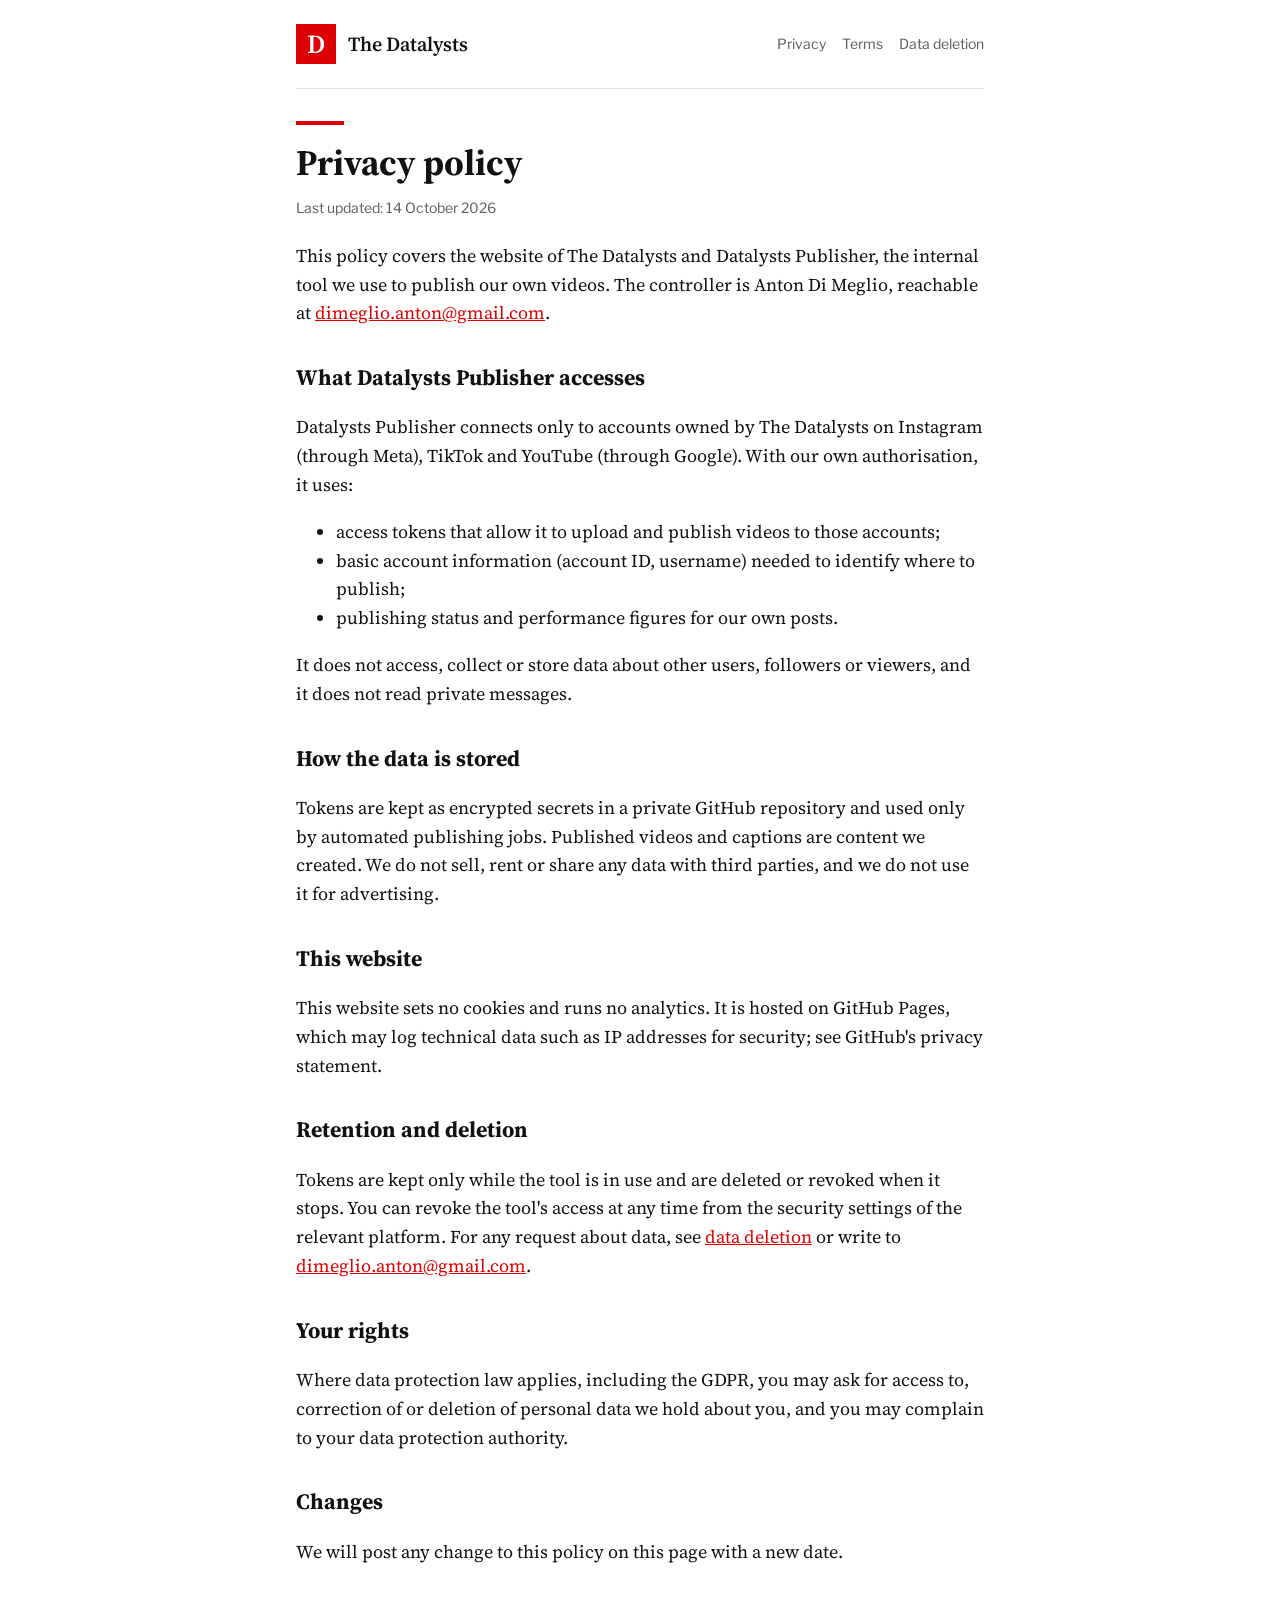
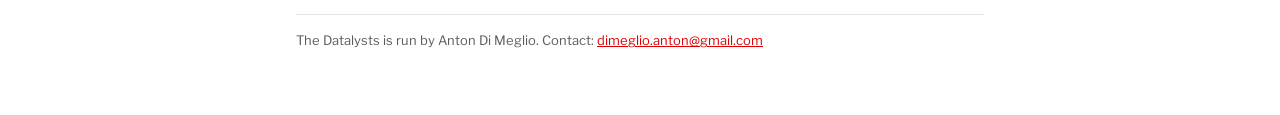
==== privacy/index.html @ c80f6ed8 "Add site with privacy policy, terms, data deletion and OAuth callback Co-Authored-By: Claude Opus 5." ====
<!doctype html>
<html lang="en-GB">
<head>
<meta charset="utf-8">
<meta name="viewport" content="width=device-width, initial-scale=1">
<title>Privacy policy | The Datalysts</title>
<link rel="stylesheet" href="../assets/style.css">
</head>
<body>
<div class="wrap">
<header>
  <a class="mark" href="../" aria-label="The Datalysts home">D</a>
  <a class="brand" href="../">The Datalysts</a>
  <nav><a href="../privacy/">Privacy</a><a href="../terms/">Terms</a><a href="../data-deletion/">Data deletion</a></nav>
</header>
<main>
<h1>Privacy policy</h1>
<p class="meta">Last updated: 14 October 2026</p>
<p>This policy covers the website of The Datalysts and Datalysts Publisher, the internal tool we use to publish our own videos. The controller is Anton Di Meglio, reachable at <a href="mailto:dimeglio.anton@gmail.com">dimeglio.anton@gmail.com</a>.</p>
<h2>What Datalysts Publisher accesses</h2>
<p>Datalysts Publisher connects only to accounts owned by The Datalysts on Instagram (through Meta), TikTok and YouTube (through Google). With our own authorisation, it uses:</p>
<ul>
<li>access tokens that allow it to upload and publish videos to those accounts;</li>
<li>basic account information (account ID, username) needed to identify where to publish;</li>
<li>publishing status and performance figures for our own posts.</li>
</ul>
<p>It does not access, collect or store data about other users, followers or viewers, and it does not read private messages.</p>
<h2>How the data is stored</h2>
<p>Tokens are kept as encrypted secrets in a private GitHub repository and used only by automated publishing jobs. Published videos and captions are content we created. We do not sell, rent or share any data with third parties, and we do not use it for advertising.</p>
<h2>This website</h2>
<p>This website sets no cookies and runs no analytics. It is hosted on GitHub Pages, which may log technical data such as IP addresses for security; see GitHub's privacy statement.</p>
<h2>Retention and deletion</h2>
<p>Tokens are kept only while the tool is in use and are deleted or revoked when it stops. You can revoke the tool's access at any time from the security settings of the relevant platform. For any request about data, see <a href="../data-deletion/">data deletion</a> or write to <a href="mailto:dimeglio.anton@gmail.com">dimeglio.anton@gmail.com</a>.</p>
<h2>Your rights</h2>
<p>Where data protection law applies, including the GDPR, you may ask for access to, correction of or deletion of personal data we hold about you, and you may complain to your data protection authority.</p>
<h2>Changes</h2>
<p>We will post any change to this policy on this page with a new date.</p>
</main>
<footer>The Datalysts is run by Anton Di Meglio. Contact: <a href="mailto:dimeglio.anton@gmail.com">dimeglio.anton@gmail.com</a></footer>
</div>
</body>
</html>
---- assets/style.css ----
@import url("https://fonts.googleapis.com/css2?family=Libre+Franklin:wght@400;600&family=Source+Serif+4:opsz,wght@8..60,400;8..60,600&display=swap");

:root {
  --surface: #ffffff;
  --ink: #121212;
  --muted: #5c5c5c;
  --rule: #e2e2e2;
  --red: #dc0103;
}
@media (prefers-color-scheme: dark) {
  :root {
    --surface: #121212;
    --ink: #f2f2f2;
    --muted: #a8a8a8;
    --rule: #333333;
  }
}
* { box-sizing: border-box; }
html { background: var(--surface); }
body {
  margin: 0;
  background: var(--surface);
  color: var(--ink);
  font: 18px/1.6 "Source Serif 4", Georgia, serif;
}
.wrap { max-width: 720px; margin: 0 auto; padding: 0 16px 64px; }
header {
  display: flex; align-items: center; gap: 12px;
  padding: 24px 0; border-bottom: 1px solid var(--rule); margin-bottom: 32px;
}
.mark {
  width: 40px; height: 40px; background: var(--red); color: #fff;
  display: flex; align-items: center; justify-content: center;
  font: 600 26px/1 "Source Serif 4", Georgia, serif; text-decoration: none;
}
.brand { font: 600 20px/1.2 "Source Serif 4", Georgia, serif; color: var(--ink); text-decoration: none; }
nav { margin-left: auto; font: 400 14px/1 "Libre Franklin", Arial, sans-serif; }
nav a { color: var(--muted); text-decoration: none; margin-left: 16px; }
nav a:hover { color: var(--red); }
h1 { font-size: 36px; line-height: 1.2; margin: 0 0 8px; }
h1::before { content: ""; display: block; width: 48px; height: 4px; background: var(--red); margin-bottom: 16px; }
h2 { font-size: 22px; margin: 32px 0 8px; }
.meta { font: 400 14px/1.4 "Libre Franklin", Arial, sans-serif; color: var(--muted); margin-bottom: 24px; }
a { color: var(--red); }
footer {
  border-top: 1px solid var(--rule); margin-top: 48px; padding-top: 16px;
  font: 400 13px/1.5 "Libre Franklin", Arial, sans-serif; color: var(--muted);
}
@media (max-width: 480px) {
  nav a { margin-left: 10px; }
  h1 { font-size: 28px; }
}
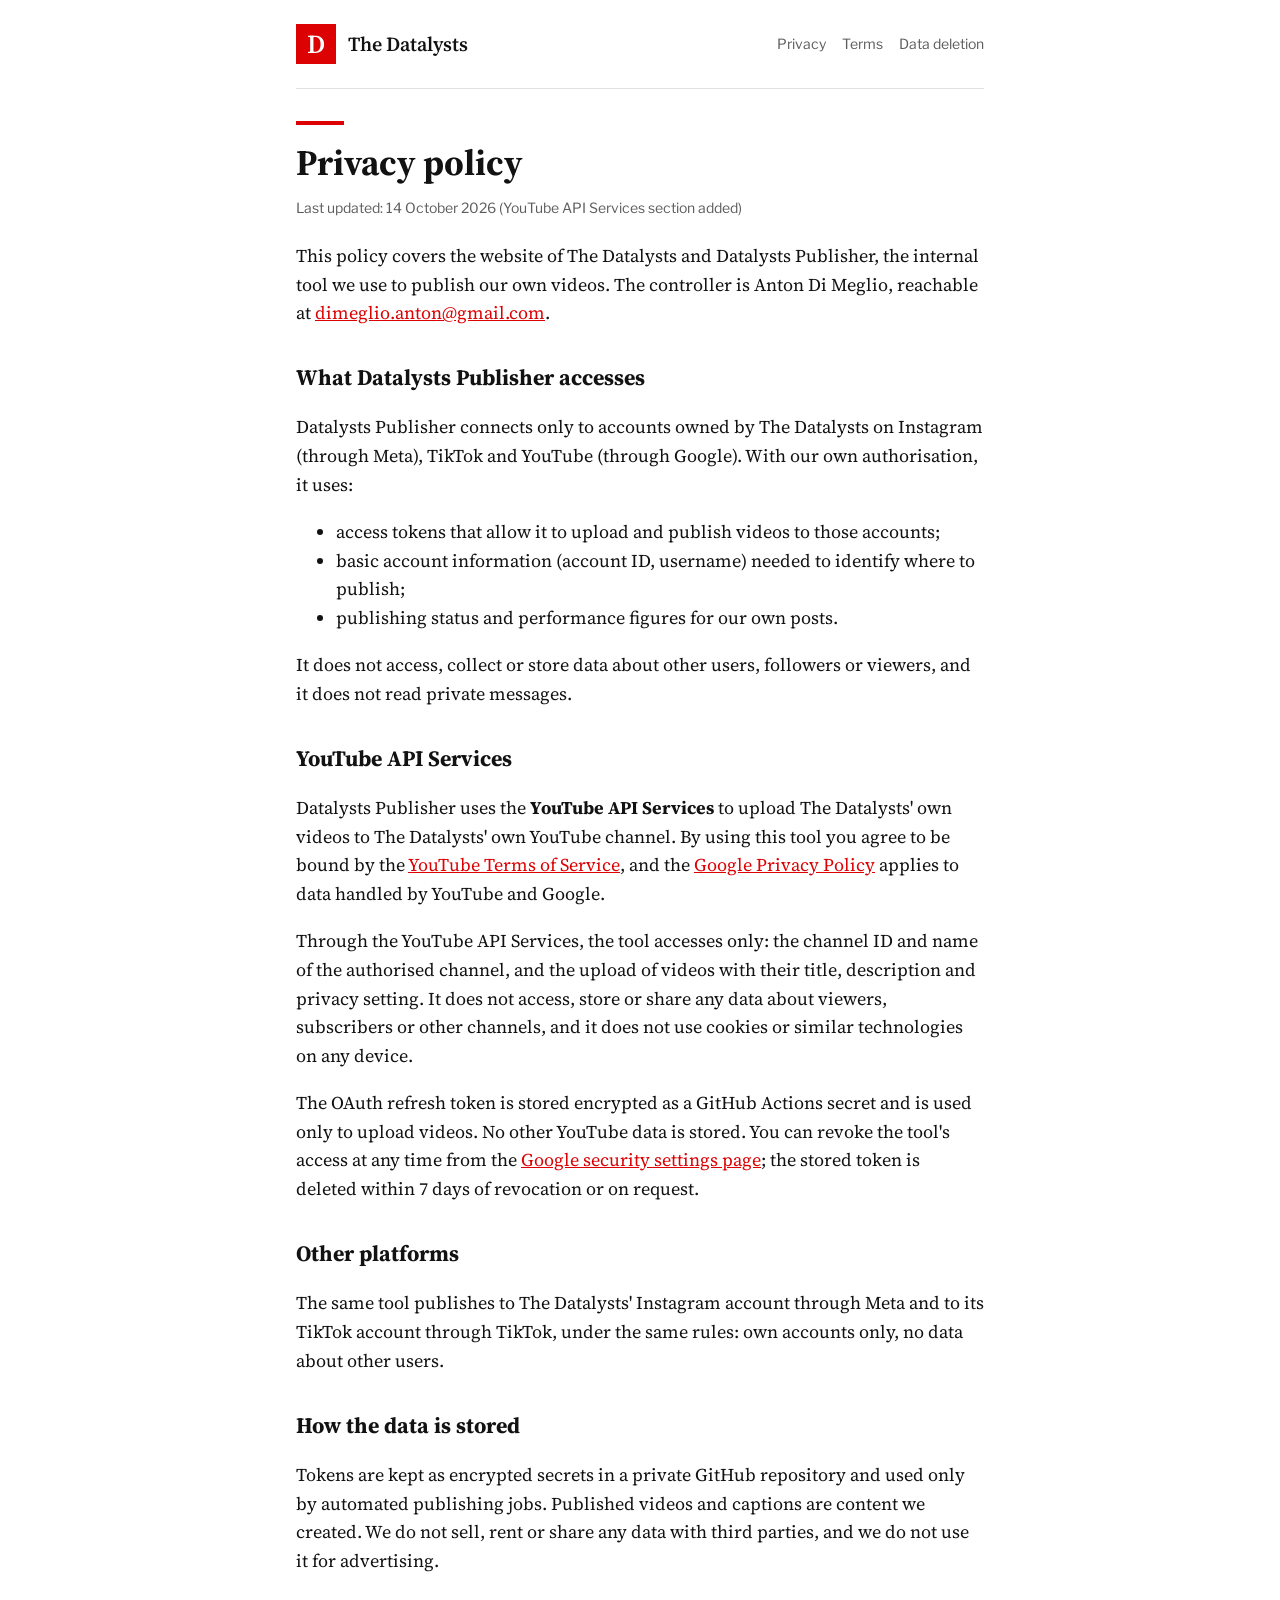
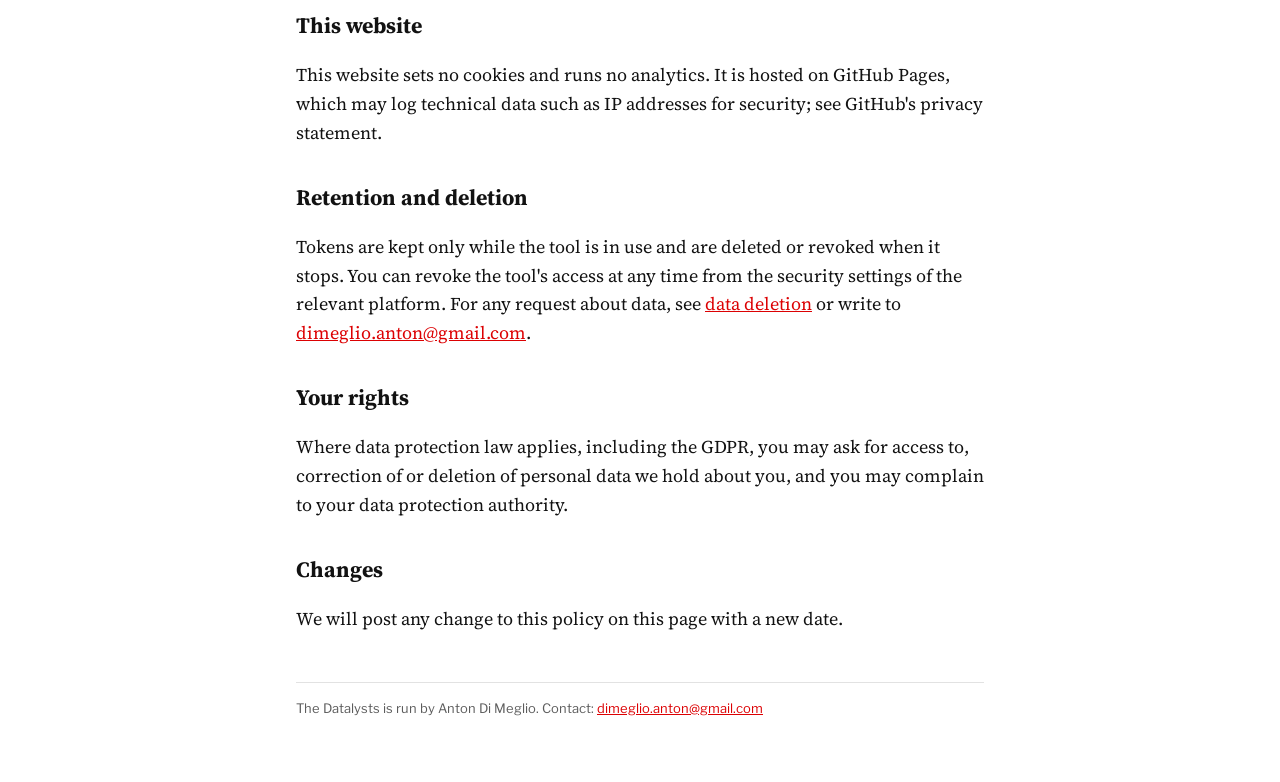
==== commit e635865f: "Add YouTube API Services disclosures required for the API audit Co-Authored-By: Claude Opus 5.5 <nor" ====
--- a/privacy/index.html
+++ b/privacy/index.html
@@ -15,7 +15,7 @@
 </header>
 <main>
 <h1>Privacy policy</h1>
-<p class="meta">Last updated: 14 October 2026</p>
+<p class="meta">Last updated: 14 October 2026 (YouTube API Services section added)</p>
 <p>This policy covers the website of The Datalysts and Datalysts Publisher, the internal tool we use to publish our own videos. The controller is Anton Di Meglio, reachable at <a href="mailto:dimeglio.anton@gmail.com">dimeglio.anton@gmail.com</a>.</p>
 <h2>What Datalysts Publisher accesses</h2>
 <p>Datalysts Publisher connects only to accounts owned by The Datalysts on Instagram (through Meta), TikTok and YouTube (through Google). With our own authorisation, it uses:</p>
@@ -25,6 +25,12 @@
 <li>publishing status and performance figures for our own posts.</li>
 </ul>
 <p>It does not access, collect or store data about other users, followers or viewers, and it does not read private messages.</p>
+<h2>YouTube API Services</h2>
+<p>Datalysts Publisher uses the <strong>YouTube API Services</strong> to upload The Datalysts' own videos to The Datalysts' own YouTube channel. By using this tool you agree to be bound by the <a href="https://www.youtube.com/t/terms">YouTube Terms of Service</a>, and the <a href="https://policies.google.com/privacy">Google Privacy Policy</a> applies to data handled by YouTube and Google.</p>
+<p>Through the YouTube API Services, the tool accesses only: the channel ID and name of the authorised channel, and the upload of videos with their title, description and privacy setting. It does not access, store or share any data about viewers, subscribers or other channels, and it does not use cookies or similar technologies on any device.</p>
+<p>The OAuth refresh token is stored encrypted as a GitHub Actions secret and is used only to upload videos. No other YouTube data is stored. You can revoke the tool's access at any time from the <a href="https://security.google.com/settings/security/permissions">Google security settings page</a>; the stored token is deleted within 7 days of revocation or on request.</p>
+<h2>Other platforms</h2>
+<p>The same tool publishes to The Datalysts' Instagram account through Meta and to its TikTok account through TikTok, under the same rules: own accounts only, no data about other users.</p>
 <h2>How the data is stored</h2>
 <p>Tokens are kept as encrypted secrets in a private GitHub repository and used only by automated publishing jobs. Published videos and captions are content we created. We do not sell, rent or share any data with third parties, and we do not use it for advertising.</p>
 <h2>This website</h2>
